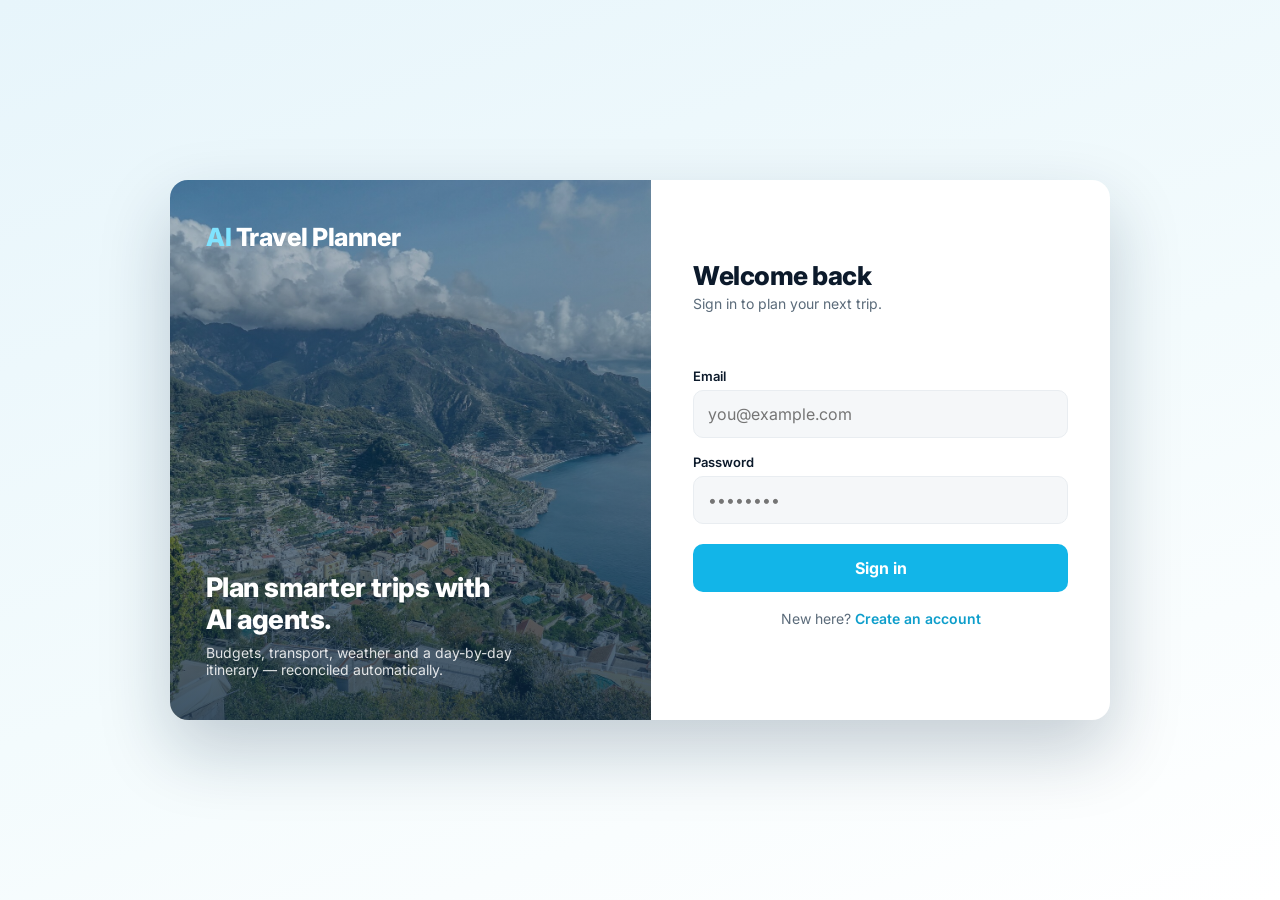
==== src/travel_planner/api/templates/login.html @ e686e928 "Restructure into an installable src/travel_planner package Structure only, no behavior change: - gra" ====
<!DOCTYPE html>
<html lang="en">
<head>
<meta charset="utf-8" />
<meta name="viewport" content="width=device-width, initial-scale=1" />
<title>Sign in · AI Travel Planner</title>
<link rel="preconnect" href="https://fonts.googleapis.com">
<link rel="preconnect" href="https://fonts.gstatic.com" crossorigin>
<link href="https://fonts.googleapis.com/css2?family=Inter:wght@400;500;600;700;800;900&display=swap" rel="stylesheet">
<style>
  :root{
    --ink:#0c1a2b; --ink2:#5b6b7a; --muted:#8a97a3;
    --blue:#12b5e8; --blue-deep:#0e9ecb; --navy:#0a2540;
    --line:#e9edf1; --field:#f5f7f9; --r:18px;
  }
  *{box-sizing:border-box}
  html,body{margin:0;height:100%}
  body{font-family:"Inter",system-ui,-apple-system,sans-serif;color:var(--ink);
    background:linear-gradient(160deg,#e7f5fb 0%,#f3fbfd 55%,#fff 100%);
    display:flex;align-items:center;justify-content:center;padding:24px;-webkit-font-smoothing:antialiased}

  .card{display:grid;grid-template-columns:1.05fr 1fr;width:100%;max-width:940px;background:#fff;
    border-radius:var(--r);overflow:hidden;box-shadow:0 30px 70px rgba(10,37,64,.22)}
  @media(max-width:760px){.card{grid-template-columns:1fr;max-width:440px}}

  /* ---- hero panel (left) ---- */
  .hero{position:relative;color:#fff;padding:42px 36px;min-height:540px;
    display:flex;flex-direction:column;justify-content:space-between;
    background-image:url('/static/landing/hero_van.jpg');background-size:cover;background-position:center}
  .hero::after{content:"";position:absolute;inset:0;
    background:linear-gradient(180deg,rgba(10,37,64,.30),rgba(10,37,64,.78))}
  .hero>*{position:relative;z-index:2}
  @media(max-width:760px){.hero{min-height:210px;padding:30px}}
  .brand{font-weight:800;font-size:25px;letter-spacing:-.02em}
  .brand .go{color:#7fe3ff} .brand sup{font-size:10px;opacity:.8}
  .hero h2{margin:0 0 8px;font-size:27px;font-weight:800;letter-spacing:-.02em;line-height:1.18}
  .hero p{margin:0;color:rgba(255,255,255,.86);font-size:14px;max-width:330px}

  /* ---- form panel (right) ---- */
  .panel{padding:48px 42px;display:flex;flex-direction:column;justify-content:center}
  @media(max-width:760px){.panel{padding:34px 28px}}
  .panel h1{margin:0 0 4px;font-size:26px;font-weight:800;letter-spacing:-.02em}
  .panel .lead{margin:0 0 24px;color:var(--ink2);font-size:14px}

  label{display:block;font-size:13px;font-weight:600;margin:0 0 6px;color:var(--ink)}
  .field{margin-bottom:16px}
  input{width:100%;padding:13px 14px;font:inherit;color:var(--ink);
    background:var(--field);border:1px solid var(--line);border-radius:10px}
  input:focus{outline:2px solid var(--blue);outline-offset:1px;background:#fff}

  button.primary{width:100%;font:inherit;font-weight:700;color:#fff;background:var(--blue);
    border:0;border-radius:10px;padding:14px;cursor:pointer;margin-top:4px;transition:background .15s,transform .15s}
  button.primary:hover{background:var(--blue-deep);transform:translateY(-1px)}
  button.primary:disabled{opacity:.6;cursor:default;transform:none}

  .switch{margin-top:18px;font-size:14px;color:var(--ink2);text-align:center}
  .switch a{color:var(--blue-deep);font-weight:600;text-decoration:none;cursor:pointer}
  .switch a:hover{text-decoration:underline}

  .msg{font-size:13.5px;margin:0 0 14px;min-height:18px}
  .msg.err{color:#d0455f} .msg.ok{color:var(--blue-deep)}
</style>
</head>
<body>
  <div class="card">
    <!-- hero -->
    <div class="hero">
      <div class="brand"><span class="go">AI</span> Travel Planner</div>
      <div>
        <h2>Plan smarter trips with AI&nbsp;agents.</h2>
        <p>Budgets, transport, weather and a day-by-day itinerary — reconciled automatically.</p>
      </div>
    </div>

    <!-- form -->
    <div class="panel">
      <h1 id="title">Welcome back</h1>
      <p class="lead" id="lead">Sign in to plan your next trip.</p>

      <p class="msg" id="msg"></p>

      <div class="field">
        <label for="email">Email</label>
        <input id="email" type="email" autocomplete="email" placeholder="you@example.com" />
      </div>
      <div class="field">
        <label for="password">Password</label>
        <input id="password" type="password" autocomplete="current-password" placeholder="••••••••" />
      </div>

      <button class="primary" id="submit">Sign in</button>

      <p class="switch" id="switch">
        New here? <a id="toggle">Create an account</a>
      </p>
    </div>
  </div>

<script>
  const $ = id => document.getElementById(id);
  let mode = "login";   // "login" | "register"

  function setMode(m) {
    mode = m;
    const login = m === "login";
    $("title").textContent  = login ? "Welcome back" : "Create your account";
    $("lead").textContent   = login ? "Sign in to plan your next trip." : "Sign up to start planning trips.";
    $("submit").textContent = login ? "Sign in" : "Create account";
    $("switch").innerHTML   = login
      ? 'New here? <a id="toggle">Create an account</a>'
      : 'Already have an account? <a id="toggle">Sign in</a>';
    $("password").setAttribute("autocomplete", login ? "current-password" : "new-password");
    $("toggle").onclick = () => setMode(login ? "register" : "login");
    $("msg").textContent = "";
  }

  function showMsg(text, ok = false) {
    const m = $("msg");
    m.textContent = text;
    m.className = "msg " + (ok ? "ok" : "err");
  }

  async function submit() {
    const email = $("email").value.trim();
    const password = $("password").value;
    if (!email || !password) { showMsg("Please enter your email and password."); return; }

    $("submit").disabled = true;
    try {
      const url = mode === "login" ? "/api/login" : "/api/register";
      const r = await fetch(url, {
        method: "POST",
        headers: { "Content-Type": "application/json" },
        body: JSON.stringify({ email, password }),
      });
      const data = await r.json();
      if (!r.ok || data.error) throw new Error(data.error || ("HTTP " + r.status));
      showMsg("Success — taking you in…", true);
      window.location.href = "/";               // logged in: go to the planner
    } catch (e) {
      showMsg(e.message);
    } finally {
      $("submit").disabled = false;
    }
  }

  $("submit").onclick = submit;
  $("password").addEventListener("keydown", e => { if (e.key === "Enter") submit(); });
  $("email").addEventListener("keydown", e => { if (e.key === "Enter") submit(); });
  setMode("login");
</script>
</body>
</html>
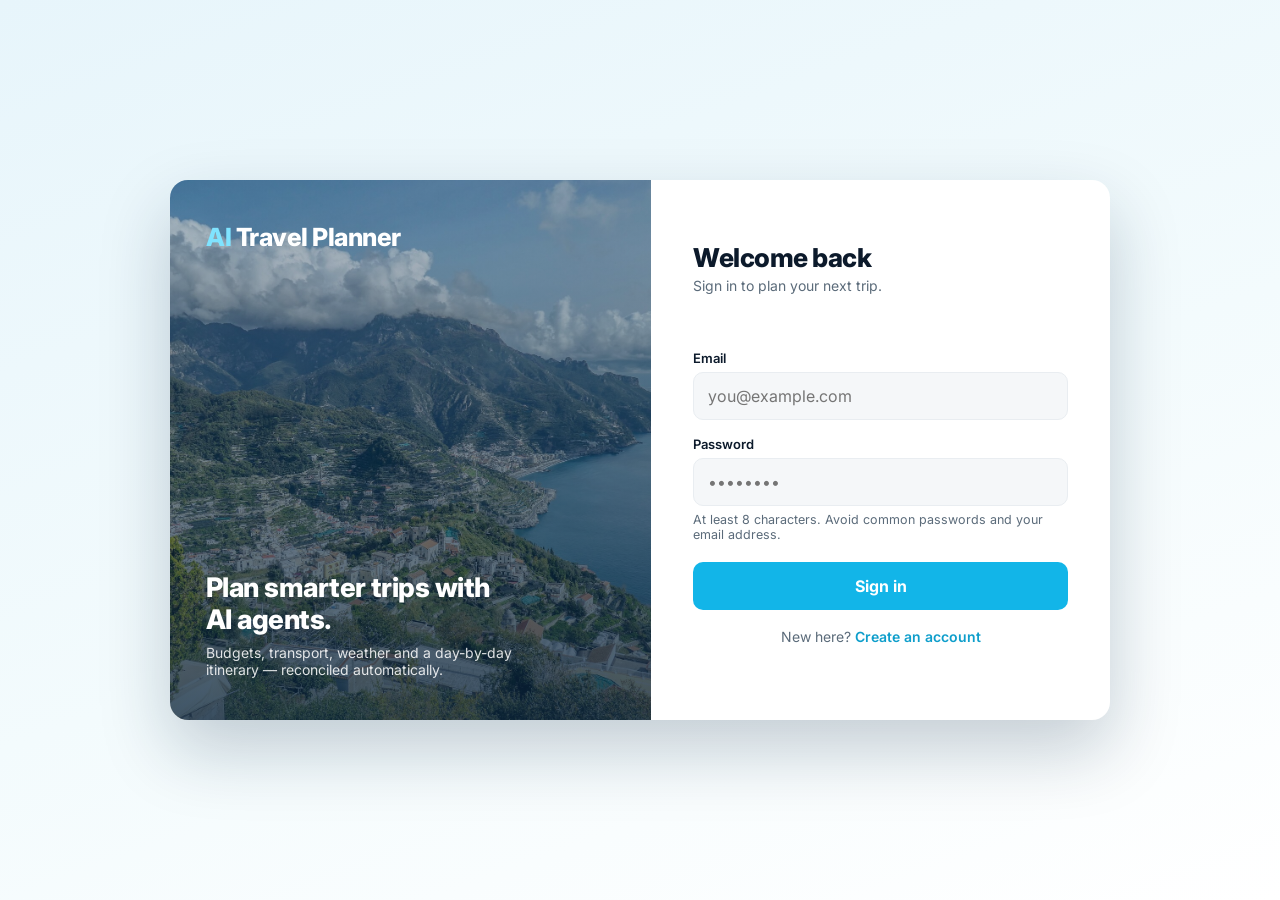
==== commit 2e0c0d84: "Harden login: 600k PBKDF2 rounds, password rules, attempt limits - PBKDF2-SHA256 at 600,000 rounds (" ====
--- a/src/travel_planner/api/templates/login.html
+++ b/src/travel_planner/api/templates/login.html
@@ -86,6 +86,8 @@
       <div class="field">
         <label for="password">Password</label>
         <input id="password" type="password" autocomplete="current-password" placeholder="••••••••" />
+        <small id="pwHint" hidden style="display:block;margin-top:6px;color:#5b6b7a;font-size:12.5px">
+          At least 8 characters. Avoid common passwords and your email address.</small>
       </div>
 
       <button class="primary" id="submit">Sign in</button>
@@ -110,6 +112,7 @@
       ? 'New here? <a id="toggle">Create an account</a>'
       : 'Already have an account? <a id="toggle">Sign in</a>';
     $("password").setAttribute("autocomplete", login ? "current-password" : "new-password");
+    $("pwHint").hidden = login;
     $("toggle").onclick = () => setMode(login ? "register" : "login");
     $("msg").textContent = "";
   }
